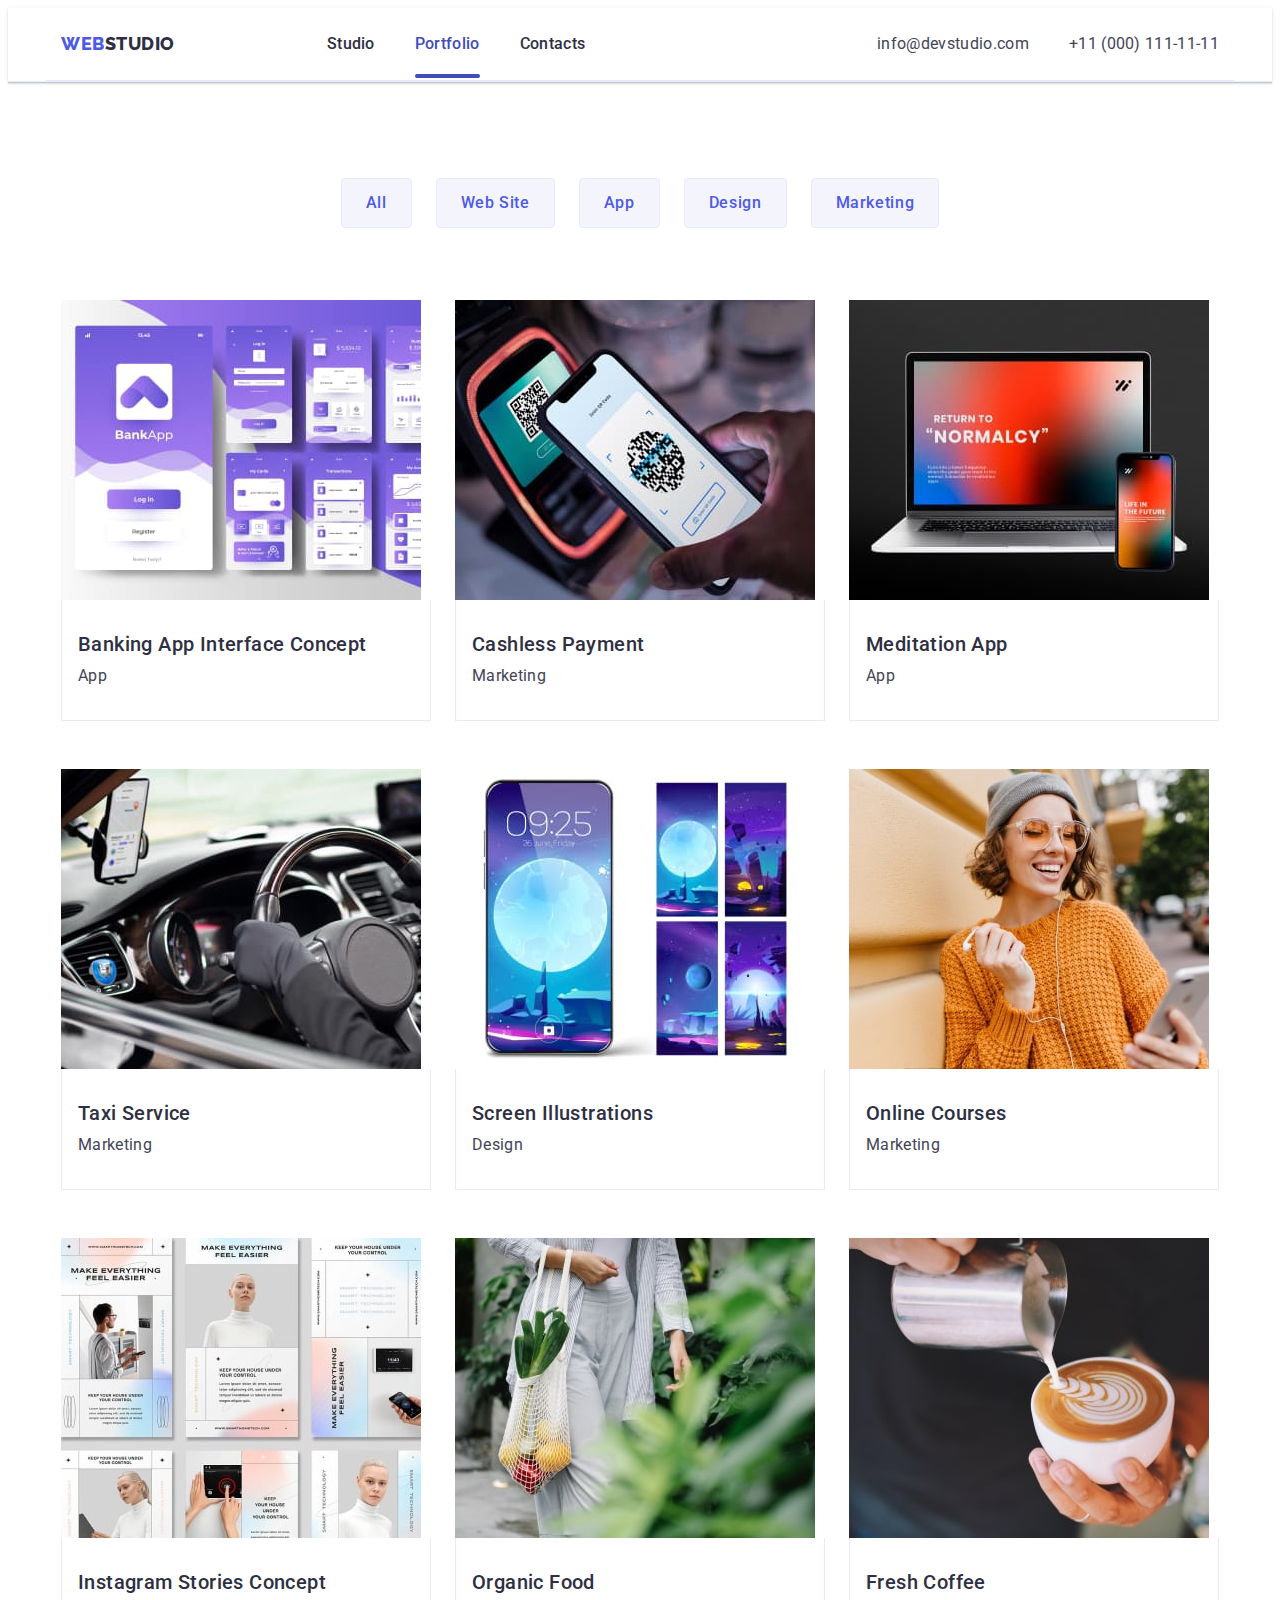
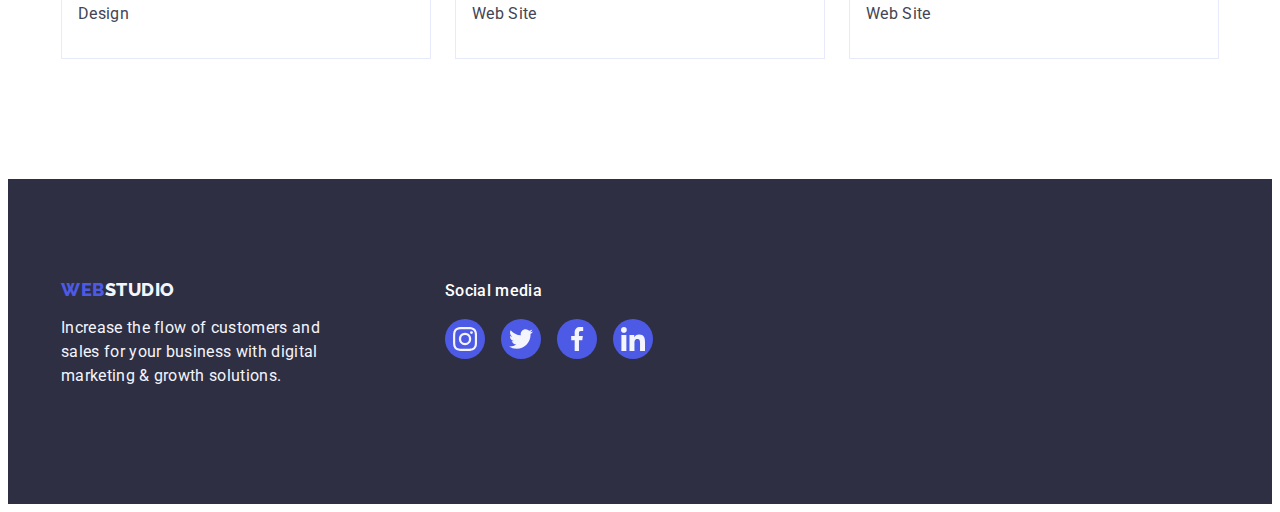
==== portfolio.html @ 76520626 "add form to modal" ====
<!DOCTYPE html>
<html lang="en">
  <head>
    <meta charset="UTF-8" />
    <meta name="viewport" content="width=device-width, initial-scale=1.0" />
    <title>Portfolio</title>
    <link rel="preconnect" href="https://fonts.googleapis.com" />
    <link rel="preconnect" href="https://fonts.gstatic.com" crossorigin />
    <link
      href="https://fonts.googleapis.com/css2?family=Raleway:wght@800&family=Roboto:wght@400;500;700&display=swap"
      rel="stylesheet"
    />
    <link
      rel="stylesheet"
      href="https://cdnjs.cloudflare.com/ajax/libs/modern-normalize/2.0.0/modern-normalize.min.css"
      integrity="sha512-4xo8blKMVCiXpTaLzQSLSw3KFOVPWhm/TRtuPVc4WG6kUgjH6J03IBuG7JZPkcWMxJ5huwaBpOpnwYElP/m6wg=="
      crossorigin="anonymous"
      referrerpolicy="no-referrer"
    />
    <link rel="stylesheet" href="./css/styles.css" />
  </head>
  <body>
    <header class="header">
      <div class="container header-container">
        <nav class="nav">
          <a class="header-logo logo link" href="./index.html"
            >Web<span>Studio</span></a
          >
          <ul class="header-nav-list list">
            <li class="header-nav-item">
              <a class="header-nav-link header-link link" href="./index.html"
                >Studio</a
              >
            </li>
            <li class="header-nav-item">
              <a
                class="header-nav-link header-link link current"
                href="./portfolio.html"
                >Portfolio</a
              >
            </li>
            <li class="header-nav-item">
              <a class="header-nav-link header-link link" href="">Contacts</a>
            </li>
          </ul>
        </nav>
        <address class="header-address">
          <ul class="header-address-list list">
            <li class="header-address-item">
              <a
                class="header-address-link header-link link"
                href="mailto:info@devstudio.com"
                >info@devstudio.com</a
              >
            </li>
            <li class="header-address-item">
              <a
                class="header-address-link header-link link"
                href="tel:+110001111111"
                >+11 (000) 111-11-11</a
              >
            </li>
          </ul>
        </address>
      </div>
    </header>
    <main>
      <section class="portfolio">
        <div class="container portfolio-container">
          <h1 class="portfolio-title section-title visually-hidden">
            Portfolio
          </h1>
          <ul class="portfolio-filter list standard-list">
            <li class="portfolio-filter-item">
              <button class="portfolio-filter-btn btn btn-light" type="button">
                All
              </button>
            </li>
            <li class="portfolio-filter-item">
              <button class="portfolio-filter-btn btn btn-light" type="button">
                Web Site
              </button>
            </li>
            <li class="portfolio-filter-item">
              <button class="portfolio-filter-btn btn btn-light" type="button">
                App
              </button>
            </li>
            <li class="portfolio-filter-item">
              <button class="portfolio-filter-btn btn btn-light" type="button">
                Design
              </button>
            </li>
            <li class="portfolio-filter-item">
              <button class="portfolio-filter-btn btn btn-light" type="button">
                Marketing
              </button>
            </li>
          </ul>
          <ul class="portfolio-showcase list">
            <li class="portfolio-showcase-item">
              <a href="#" class="portfolio-showcase-link link">
                <div class="portfolio-image-container">
                  <img
                    class="portfolio-showcase-image"
                    src="./images/portfolio/banking_app.jpg"
                    alt="Application pages"
                    width="360"
                    height="300"
                  />
                  <p class="portfolio-overlay item-text">
                    14 Stylish and User-Friendly App Design Concepts · Task
                    Manager App · Calorie Tracker App · Exotic Fruit Ecommerce
                    App · Cloud Storage App
                  </p>
                </div>
                <div class="showcase-item-content">
                  <h2 class="portfolio-showcase-subtitle section-subtitle">
                    Banking App Interface Concept
                  </h2>
                  <p class="portfolio-showcase-text item-text">App</p>
                </div>
              </a>
            </li>
            <li class="portfolio-showcase-item">
              <a href="#" class="portfolio-showcase-link link">
                <div class="portfolio-image-container">
                  <img
                    class="portfolio-showcase-image"
                    src="./images/portfolio/payment.jpg"
                    alt="Payment with cellpone"
                    width="360"
                    height="300"
                  />
                  <p class="portfolio-overlay item-text">
                    14 Stylish and User-Friendly App Design Concepts · Task
                    Manager App · Calorie Tracker App · Exotic Fruit Ecommerce
                    App · Cloud Storage App
                  </p>
                </div>
                <div class="showcase-item-content">
                  <h2 class="portfolio-showcase-subtitle section-subtitle">
                    Cashless Payment
                  </h2>
                  <p class="portfolio-showcase-text item-text">Marketing</p>
                </div>
              </a>
            </li>
            <li class="portfolio-showcase-item">
              <a href="#" class="portfolio-showcase-link link">
                <div class="portfolio-image-container">
                  <img
                    class="portfolio-showcase-image"
                    src="./images/portfolio/mediation_app.jpg"
                    alt="Laptop and cellpone with application"
                    width="360"
                    height="300"
                  />
                  <p class="portfolio-overlay item-text">
                    14 Stylish and User-Friendly App Design Concepts · Task
                    Manager App · Calorie Tracker App · Exotic Fruit Ecommerce
                    App · Cloud Storage App
                  </p>
                </div>
                <div class="showcase-item-content">
                  <h2 class="portfolio-showcase-subtitle section-subtitle">
                    Meditation App
                  </h2>
                  <p class="portfolio-showcase-text item-text">App</p>
                </div>
              </a>
            </li>
            <li class="portfolio-showcase-item">
              <a href="#" class="portfolio-showcase-link link">
                <div class="portfolio-image-container">
                  <img
                    class="portfolio-showcase-image"
                    src="./images/portfolio/taxi_service.jpg"
                    alt="Car interior with driver"
                    width="360"
                    height="300"
                  />
                  <p class="portfolio-overlay item-text">
                    14 Stylish and User-Friendly App Design Concepts · Task
                    Manager App · Calorie Tracker App · Exotic Fruit Ecommerce
                    App · Cloud Storage App
                  </p>
                </div>
                <div class="showcase-item-content">
                  <h2 class="portfolio-showcase-subtitle section-subtitle">
                    Taxi Service
                  </h2>
                  <p class="portfolio-showcase-text item-text">Marketing</p>
                </div>
              </a>
            </li>
            <li class="portfolio-showcase-item">
              <a href="#" class="portfolio-showcase-link link">
                <div class="portfolio-image-container">
                  <img
                    class="portfolio-showcase-image"
                    src="./images/portfolio/illustrations.jpg"
                    alt="Application screenshots"
                    width="360"
                    height="300"
                  />
                  <p class="portfolio-overlay item-text">
                    14 Stylish and User-Friendly App Design Concepts · Task
                    Manager App · Calorie Tracker App · Exotic Fruit Ecommerce
                    App · Cloud Storage App
                  </p>
                </div>
                <div class="showcase-item-content">
                  <h2 class="portfolio-showcase-subtitle section-subtitle">
                    Screen Illustrations
                  </h2>
                  <p class="portfolio-showcase-text item-text">Design</p>
                </div>
              </a>
            </li>
            <li class="portfolio-showcase-item">
              <a href="#" class="portfolio-showcase-link link">
                <div class="portfolio-image-container">
                  <img
                    class="portfolio-showcase-image"
                    src="./images/portfolio/courses.jpg"
                    alt="Girl smiling with phone"
                    width="360"
                    height="300"
                  />
                  <p class="portfolio-overlay item-text">
                    14 Stylish and User-Friendly App Design Concepts · Task
                    Manager App · Calorie Tracker App · Exotic Fruit Ecommerce
                    App · Cloud Storage App
                  </p>
                </div>
                <div class="showcase-item-content">
                  <h2 class="portfolio-showcase-subtitle section-subtitle">
                    Online Courses
                  </h2>
                  <p class="portfolio-showcase-text item-text">Marketing</p>
                </div>
              </a>
            </li>
            <li class="portfolio-showcase-item">
              <a href="#" class="portfolio-showcase-link link">
                <div class="portfolio-image-container">
                  <img
                    class="portfolio-showcase-image"
                    src="./images/portfolio/instagam.jpg"
                    alt="Instagram pages examples"
                    width="360"
                    height="300"
                  />
                  <p class="portfolio-overlay item-text">
                    14 Stylish and User-Friendly App Design Concepts · Task
                    Manager App · Calorie Tracker App · Exotic Fruit Ecommerce
                    App · Cloud Storage App
                  </p>
                </div>
                <div class="showcase-item-content">
                  <h2 class="portfolio-showcase-subtitle section-subtitle">
                    Instagram Stories Concept
                  </h2>
                  <p class="portfolio-showcase-text item-text">Design</p>
                </div>
              </a>
            </li>
            <li class="portfolio-showcase-item">
              <a href="#" class="portfolio-showcase-link link">
                <div class="portfolio-image-container">
                  <img
                    class="portfolio-showcase-image"
                    src="./images/portfolio/organic_food.jpg"
                    alt="Person with fruits in the bag"
                    width="360"
                    height="300"
                  />
                  <p class="portfolio-overlay item-text">
                    14 Stylish and User-Friendly App Design Concepts · Task
                    Manager App · Calorie Tracker App · Exotic Fruit Ecommerce
                    App · Cloud Storage App
                  </p>
                </div>
                <div class="showcase-item-content">
                  <h2 class="portfolio-showcase-subtitle section-subtitle">
                    Organic Food
                  </h2>
                  <p class="portfolio-showcase-text item-text">Web Site</p>
                </div>
              </a>
            </li>
            <li class="portfolio-showcase-item">
              <a href="#" class="portfolio-showcase-link link">
                <div class="portfolio-image-container">
                  <img
                    class="portfolio-showcase-image"
                    src="./images/portfolio/coffee.jpg"
                    alt="Coffee making process"
                    width="360"
                    height="300"
                  />
                  <p class="portfolio-overlay item-text">
                    14 Stylish and User-Friendly App Design Concepts · Task
                    Manager App · Calorie Tracker App · Exotic Fruit Ecommerce
                    App · Cloud Storage App
                  </p>
                </div>
                <div class="showcase-item-content">
                  <h2 class="portfolio-showcase-subtitle section-subtitle">
                    Fresh Coffee
                  </h2>
                  <p class="portfolio-showcase-text item-text">Web Site</p>
                </div>
              </a>
            </li>
          </ul>
        </div>
      </section>
    </main>
    <footer class="footer">
      <div class="container footer-container">
        <div class="logo-text-container">
          <a class="footer-logo logo link" href="./index.html"
            >Web<span class="footer-logo-span">Studio</span></a
          >
          <p class="footer-text item-text">
            Increase the flow of customers and sales for your business with
            digital marketing & growth solutions.
          </p>
        </div>
        <div class="footer-socials-container">
          <p class="footer-socials-text item-text">Social media</p>
          <ul class="socials-list footer-socials-list">
            <li class="socials-link-item footer-socials-item">
              <a href="#" class="footer-socials-link socials-link link">
                <svg class="socials-icon" width="24" height="24">
                  <use href="./images/icons.svg#icon-instagram"></use></svg
              ></a>
            </li>
            <li class="socials-link-item footer-socials-item">
              <a href="#" class="footer-socials-link socials-link link">
                <svg class="socials-icon" width="24" height="24">
                  <use href="./images/icons.svg#icon-twitter"></use></svg
              ></a>
            </li>
            <li class="socials-link-item footer-socials-item">
              <a href="#" class="footer-socials-link socials-link link">
                <svg class="socials-icon" width="24" height="24">
                  <use href="./images/icons.svg#icon-facebook"></use></svg
              ></a>
            </li>
            <li class="socials-link-item footer-socials-item">
              <a href="#" class="footer-socials-link socials-link link">
                <svg class="socials-icon" width="24" height="24">
                  <use href="./images/icons.svg#icon-linkedin"></use>
                </svg>
              </a>
            </li>
          </ul>
        </div>
      </div>
    </footer>
  </body>
</html>
---- css/styles.css ----
:root {
  font-family: "Roboto", sans-serif;
  --white: #FFFFFF;
  --iris: #4D5AE5;
  --navyblue: #2E2F42;
  --navyblue-modal: rgba(46, 47, 66, 0.40);
  --slate: #434455;
  --lightslate: #8E8F99;
  --cornflower: #E7E9FC;
  --cloud: #F4F4FD;
  --ocean: #404BBF;
  --green: #31D0AA;
  color: var(--slate);

}

p,
h1,
h2,
h3,
h4,
h5,
h6 {
  margin-top: 0;
  margin-bottom: 0;
}

ul, 
ol {
  margin-top: 0;
  margin-bottom: 0;
  padding-left: 0;
  list-style-type: none;
}

img {
  display: block;
}

.body {
  background-color: var(--white);
}

/* general styles */
.container {
  width: 1158px;
  max-width: 1470px;
  padding: 0 15px;
  margin: 0 auto;
}

.link {
  text-decoration: none;
}

.list {
  list-style: none;
}

.section-title {
  color: var(--navyblue);
  text-align: center;
  font-size: 36px;
  font-style: normal;
  font-weight: 700;
  line-height: 1.11;
  letter-spacing: 0.02em;
  text-transform: capitalize;
}

.section-subtitle {
  color: var(--navyblue);
  font-size: 20px;
  font-style: normal;
  font-weight: 500;
  line-height: 1.2;
  letter-spacing: 0.02em;
}

.item-text {
  color: var(--slate);
  font-size: 16px;
  font-style: normal;
  font-weight: 400;
  line-height: 1.5;
  letter-spacing: 0.02em;
}

.btn {
  cursor: pointer;
  font-family: inherit;
  font-size: 16px;
  font-style: normal;
  font-weight: 500;
  line-height: 1.5;
  letter-spacing: 0.04em;
  border-radius: 4px;
  transition: background-color 250ms cubic-bezier(0.4, 0, 0.2, 1);
}

.btn-primary {
  background: var(--iris);
  color: var(--white);
  box-shadow: 0px 4px 4px 0px rgba(0, 0, 0, 0.15);
}

.btn-light {
  background: var(--cloud);
  color: var(--iris);
  border: 1px solid var(--cornflower);
}

.btn:hover,
.btn:focus {
  background: var(--ocean);
  color: var(--white);
  border: 1px solid transparent;
}

.standard-list {
  display: flex;
  gap: 24px;
}

/* header */
.header {
  border-bottom: 1px solid var(--cornflower);
  box-shadow: 0px 1px 6px 0px rgba(46, 47, 66, 0.08), 0px 1px 1px 0px rgba(46, 47, 66, 0.16), 0px 2px 1px 0px rgba(46, 47, 66, 0.08);
}

.header-container {
  display: flex;
  border-bottom: 1px solid var(--cornflower);
}

.logo {
  color: var(--iris);
  margin-right: 76px;
  font-size: 18px;
  font-family: "Raleway", sans-serif;
  font-style: normal;
  font-weight: 800;
  line-height: 1.17;
  letter-spacing: 0.03em;
  text-transform: uppercase;
}

.header-logo span {
  color: var(--navyblue);
}

.nav {
  display:flex;
  flex-grow: 1;
  align-items: center;
  gap: 76px;
}

.header-nav-list {
  display: flex;
  gap: 40px;
}

.header-nav-item {
  padding: 24px 0;
  position: relative;
}

.link.current {
  position: relative;
  color: var(--ocean);
}

.current::after {
  content: '';
  width: 100%;
  height: 4px;
  border-radius: 2px;
  background: var(--ocean);
  position: absolute;
  left: 0;
  bottom: -1px;
}

.header-address {
  font-style: normal;
  padding: 24px 0;
}

.header-address-list {
  display: flex;
  gap: 40px;
}

.header-link {
  color: var(--navyblue);
  font-size: 16px;
  font-style: normal;
  font-weight: 500;
  line-height: 1.5;
  letter-spacing: 0.02em;
  padding: 24px 0;
  transition: color 250ms cubic-bezier(0.4, 0, 0.2, 1);
}

.header-address-link {
  color: var(--slate);
  font-size: 16px;
  font-style: normal;
  font-weight: 400;
  line-height: 1.5;
  letter-spacing: 0.02em;
}

.header-link:hover,
.header-link:focus {
  color: var(--ocean);
}

/* hero section */
.hero {
  max-width: 1440px;
  background: var(--navyblue);
  padding: 188px 0;
  background-image: linear-gradient(rgba(46, 47, 66, 0.70), rgba(46, 47, 66, 0.70)),
  url(../images/hero/people-office.jpg);
  background-repeat: no-repeat;
  background-position: center;
  background-size: cover;
  margin: 0 auto;
}

.hero-container {
  display: flex;
  flex-direction: column;
  gap: 48px;
  align-items: center;
  height: 100%;
}

.hero-title {
  color: var(--white);
  max-width: 496px;
  text-align: center;
  font-size: 56px;
  font-style: normal;
  font-weight: 700;
  line-height: 1.07;
  letter-spacing: 0.02em;
}

.hero-btn {
  padding: 16px 32px;
  min-width: 169px;
  height: 56px;
  border: none;
}

/* principles section */
.principles {
  padding: 120px 0;
}

.visually-hidden {
  position: absolute;
  width: 1px;
  height: 1px;
  margin: -1px;
  border: 0;
  padding: 0;
  
  white-space: nowrap;
  clip-path: inset(100%);
  clip: rect(0 0 0 0);
  overflow: hidden;
}

.principles-subtitle {
  margin: 8px 0;
}

.principles-list-item {
  width: calc((100% - 72px) / 4);
}

.principles-list-item .image-container {
  width: 264px;
  height: 112px;
  flex-shrink: 0;
  border-radius: 4px;
  background: var(--cloud);
  display: flex;
  justify-content: center;
  align-items: center;
  margin-bottom: 8px;
}

/* services section */
.services {
  padding: 120px 0;
}

.services-title {
  margin-bottom: 72px;
}

.services-list-item {
  width: calc((100% - 48px) / 3);
}
/* team section */
.team {
  background-color: var(--cloud);
  padding: 120px 0;
}

.team-title {
  margin: 72px 0;
}

.team-list-item {
  background: var(--white);
  width: calc((100% - 72px) / 4);
  text-align: center;
  border-radius: 0px 0px 4px 4px;
  box-shadow: 0px 2px 1px 0px rgba(46, 47, 66, 0.08), 0px 1px 1px 0px rgba(46, 47, 66, 0.16), 0px 1px 6px 0px rgba(46, 47, 66, 0.08);
}

.team-item-content {
  padding: 32px 0;
  width: 232px;
  margin: 0 auto;
}

.team-subtitle {
  text-align: center;
  margin-bottom: 8px;
}

.team-list-text {
  text-align: center;
  margin-bottom: 8px;
}

.socials-list {
  display: flex;
  justify-content: center;
  align-items: center;
  gap: 24px;
}

.socials-link-item {
  line-height: 0;
}

.socials-link-item {
  width: 40px;
  height: 40px;
  flex-shrink: 0;
  display: flex;
  justify-content: center;
  align-items: center;
}

/* .socials-link-item:hover .socials-link {
background-color: var(--ocean);
} */

.socials-link {
  width: 100%;
  height: 100%;
  display: flex;
  justify-content: center;
  align-items: center;
  background-color: var(--iris);
  border-radius: 50%;
  transition: background-color 250ms cubic-bezier(0.4, 0, 0.2, 1);;
}

.team-socials-link:is(:focus, :hover) {
  background-color: var(--ocean);
}

.socials-icon {
  fill: var(--cloud);
}

/* Customers section */
.customers {
  padding: 120px 0;
}

.customers-title {
  margin-bottom: 72px;
}

.customers-list {
  display: flex;
  gap: 24px;
}

.customers-item {
  width: calc((100% - 120px) / 6);
  height: 88px;
  flex-shrink: 0;
}

.customers-item-link {
  width: 100%;
  height: 100%;
  display: flex;
  color: var(--lightslate);
  justify-content: center;
  align-items: center;
  
  border: 1px solid var(--lightslate);
  border-radius: 4px;
  transition:  border-color 250ms cubic-bezier(0.4, 0, 0.2, 1), color 250ms cubic-bezier(0.4, 0, 0.2, 1);
}

.customers-item-link:is(:focus, :hover) {
  border-color: var(--ocean);
  color: var(--ocean)
}

.customers-svg {
  fill: currentColor;
  flex-shrink: 0;
}

/* footer */
.footer {
  background: var(--navyblue);
  padding: 100px 0;
}
.footer-container {
  display: flex;
  align-items: baseline;
}

.logo-text-container {
  margin-right: 120px;
}

.footer-logo span, 
.footer-text {
  color: var(--cloud);
}

.footer-text {
  max-width: 264px;
  margin-bottom: 16px;
}

.footer-logo {
  display: inline-block;
  margin-bottom: 16px;
}

.footer-socials-text {
  color: var(--white);
  font-weight: 500;
  margin-bottom: 16px;
}

.footer-socials-list {
  gap: 16px;
  margin-top: 16px;

}

.footer-socials-item {
  width: 40px;
  height: 40px;
}

.footer-socials-link:is(:hover, :focus) {
  background-color: var(--green);
}



/* portfolio */
.portfolio {
  padding-top: 96px; 
  padding-bottom: 120px;
}

.portfolio-filter-btn {
  padding: 12px 24px;
  transition: color 250ms cubic-bezier(0.4, 0, 0.2, 1), background-color 250ms cubic-bezier(0.4, 0, 0.2, 1), border-color 250ms cubic-bezier(0.4, 0, 0.2, 1), box-shadow 250ms cubic-bezier(0.4, 0, 0.2, 1);
}

.portfolio-filter-btn:is(:hover, :focus) {
  box-shadow: 0px 3px 1px rgba(0, 0, 0, 0.1), 0px 2px 1px rgba(0, 0, 0, 0.08), 0px 2px 2px rgba(0, 0, 0, 0.12);
}

.portfolio-filter {
  justify-content: center;
  margin-bottom: 72px;
}

.portfolio-showcase {
  display: flex;
  flex-wrap: wrap;
  row-gap: 48px;
  column-gap: 24px;
}

.showcase-item-content {
  padding: 32px 16px;
  border: 1px solid #e7e9fc;
  border-top: none;
}

.portfolio-showcase-item {
  width: calc((100% - 48px) / 3);
}

.portfolio-showcase-link {
  display: block;
  transition: box-shadow 250ms cubic-bezier(0.4, 0, 0.2, 1); 
}

.portfolio-showcase-link:is(:hover, :focus) {
  box-shadow: 0px 1px 6px rgba(46, 47, 66, 0.08), 0px 1px 1px rgba(46, 47, 66, 0.16), 0px 2px 1px rgba(46, 47, 66, 0.08); 
}

.portfolio-showcase-link:is(:hover, :focus) .portfolio-overlay {
  transform: translateY(0);
}

.portfolio-image-container {
  position: relative;
  overflow: hidden;
}

.portfolio-overlay {
  position: absolute;
  top: 0;
  left: 0;
  width: 100%;
  height: 100%;
  background-color: var(--iris);
  padding: 40px 32px;
  color: var(--cloud);
  transform: translatey(100%);
  transition: transform 250ms cubic-bezier(0.4, 0, 0.2, 1);
}

/* .portfolio-image-container:is(:hover, :focus) 
.portfolio-overlay {
  transform: translateY(0);
} */

.portfolio-showcase-subtitle {
  margin-bottom: 8px;
}

/* modal-overlay */

.backdrop {
  position: fixed;
  top: 0;
  width: 100%;
  height: 100vh;
  background: var(--navyblue-modal);
  transition: opacity 250ms cubic-bezier(0.4, 0, 0.2, 1), visibility 250ms cubic-bezier(0.4, 0, 0.2, 1);
}

.modal {
  position:absolute;
  top: 50%;
  left: 50%;
  transform: translate(-50%, -50%);

  width: 408px;
  min-height: 584px;
  padding: 24px;
  flex-shrink: 0;

  border-radius: 4px;
  background: var(--dairy, #FCFCFC);
  box-shadow: 0px 2px 1px 0px rgba(0, 0, 0, 0.20), 0px 1px 3px 0px rgba(0, 0, 0, 0.12), 0px 1px 1px 0px rgba(0, 0, 0, 0.14);
  transition: transform 250ms cubic-bezier(0.4, 0, 0.2, 1);
}

.modal-close-btn {
  width: 24px;
  height: 24px;
  margin-right: 0;
  margin-left: auto;
  flex-shrink: 0;
  border-radius: 50%;
  display: flex;
  justify-content: center;
  align-items: center;
  background-color: var(--cornflower);
  border: 1px solid rgba(0, 0, 0, 0.1);
  padding: 0;
  cursor: pointer;
  transition: background-color 250ms cubic-bezier(0.4, 0, 0.2, 1), border 250ms cubic-bezier(0.4, 0, 0.2, 1);
}

.modal-close-btn:is(:hover,:focus) {
  background-color: var(--ocean);
  border: none;
}

.modal-close-btn:is(:hover,:focus) .modal-close-icon {
  fill: var(--white);
}

.modal-close-icon {
  fill: var(--navyblue);
  transition: fill 250ms cubic-bezier(0.4, 0, 0.2, 1);
}

.is-hidden {
  opacity: 0;
  visibility: hidden;
  pointer-events: none;
}

.modal-title {
  margin-top: 24px;
  margin-bottom: 16px;
  text-align: center;
  font-weight: 500;
}

.modal-form {
  /* display: block; */
}

.input-label {
  color: var(--lightslate, #8E8F99);

  /* Small Text */
  font-size: 12px;
  font-style: normal;
  font-weight: 400;
  line-height: 1.17; /* 116.667% */
  letter-spacing: 0.04em;
  margin-top: 8px;
  margin-bottom: 4px;
}

.modal-input {
  width: 100%;
  height: 40px;
  border-radius: 4px;
  border: 1px solid var(--navyblue-modal);
  outline: transparent;
  background-color: transparent;
  padding: 10px 10px 10px 16px;
  transition: border-color 250ms cubic-bezier(0.4, 0, 0.2, 1);
}

.modal-input:focus {
  border-color: var(--iris);
}

.modal-input:focus + svg {
  fill: var(--iris);
}
/* .modal-input[type="text"]::after {
  content: "";
  width: 1.25px;
  height: 18px;
  background-color: #2E2F42;
} */

.modal-input.modal-textarea {
  height: 120px;
}

.modal-input.checkbox {
  margin-top: 16px;
  width: 16px;
  height: 16px;
}

.modal-span {
  color: var(--iris);
}

.input-container {
  position: relative;
}
.input-label {

}
.modal-input {
}
.input-icon {
position: absolute;
top: 29px;
left: 16px;
transition: fill 250ms cubic-bezier(0.4, 0, 0.2, 1);
}

.send-button {

}
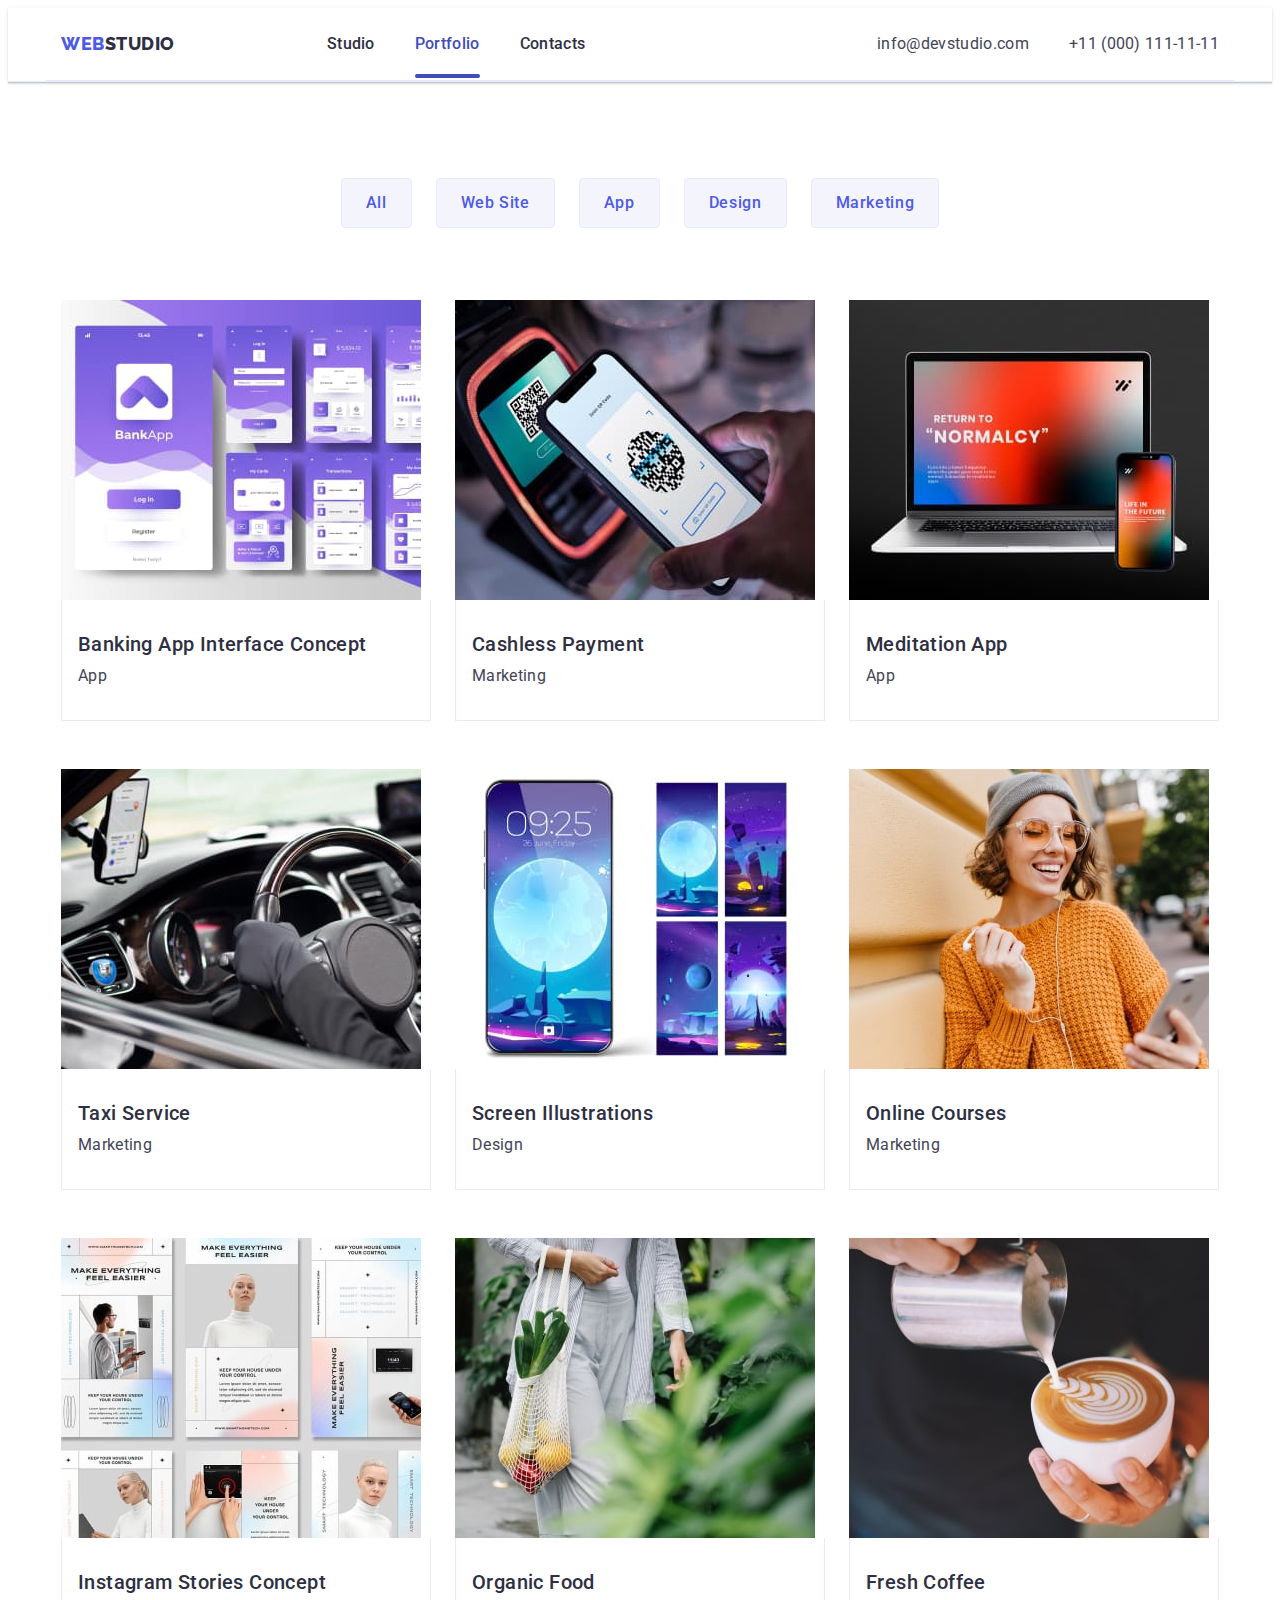
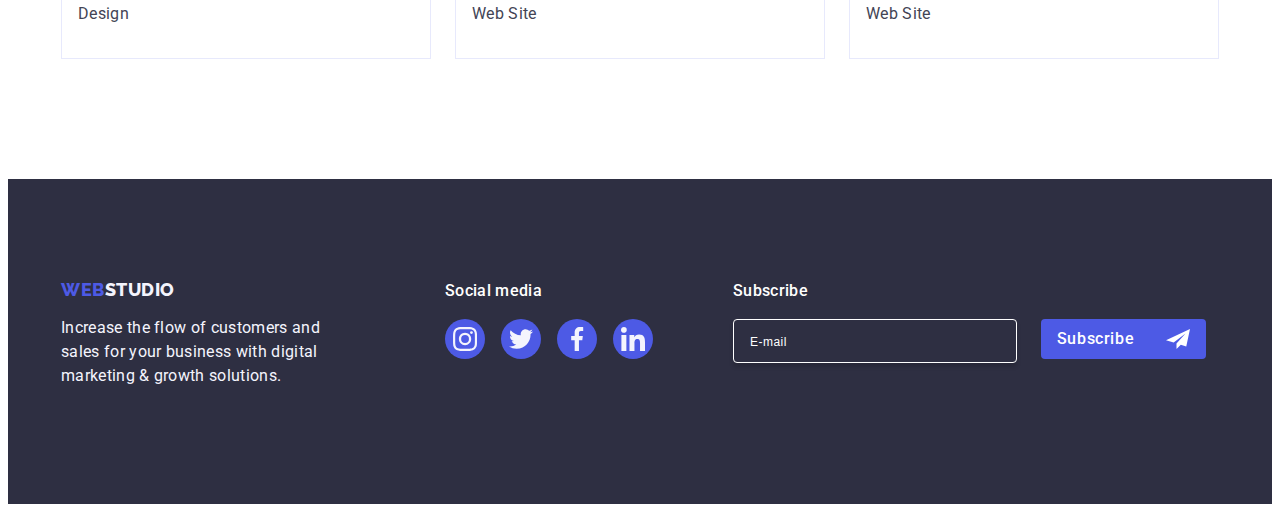
==== commit 42232a6f: "fix bugs due to tests" ====
--- a/portfolio.html
+++ b/portfolio.html
@@ -330,7 +330,7 @@
           </p>
         </div>
         <div class="footer-socials-container">
-          <p class="footer-socials-text item-text">Social media</p>
+          <p class="footer-subtitle-text item-text">Social media</p>
           <ul class="socials-list footer-socials-list">
             <li class="socials-link-item footer-socials-item">
               <a href="#" class="footer-socials-link socials-link link">
@@ -359,6 +359,19 @@
             </li>
           </ul>
         </div>
+        <div class="subscription-container">
+          <p class="footer-subtitle-text item-text">Subscribe</p>
+          <form class="footer-form">
+            <label class="footer-form-label">
+              <input type="email" class="footer-input" placeholder="E-mail" />
+            </label>
+            <button class="footer-subscribe-btn btn btn-primary">
+              Subscribe<svg class="footer-form-svg" width="24" height="24">
+                <use href="./images/icons.svg#icon-frame"></use>
+              </svg>
+            </button>
+          </form>
+        </div>
       </div>
     </footer>
   </body>
--- a/css/styles.css
+++ b/css/styles.css
@@ -122,6 +122,13 @@
   gap: 24px;
 }
 
+.standard-btn {
+  padding: 16px 32px;
+  min-width: 169px;
+  height: 56px;
+  border: none;
+}
+
 /* header */
 .header {
   border-bottom: 1px solid var(--cornflower);
@@ -247,13 +254,6 @@
   font-weight: 700;
   line-height: 1.07;
   letter-spacing: 0.02em;
-}
-
-.hero-btn {
-  padding: 16px 32px;
-  min-width: 169px;
-  height: 56px;
-  border: none;
 }
 
 /* principles section */
@@ -307,6 +307,7 @@
 .services-list-item {
   width: calc((100% - 48px) / 3);
 }
+
 /* team section */
 .team {
   background-color: var(--cloud);
@@ -361,10 +362,6 @@
   align-items: center;
 }
 
-/* .socials-link-item:hover .socials-link {
-background-color: var(--ocean);
-} */
-
 .socials-link {
   width: 100%;
   height: 100%;
@@ -456,7 +453,11 @@
   margin-bottom: 16px;
 }
 
-.footer-socials-text {
+.footer-socials-container {
+  margin-right: 80px;
+}
+
+.footer-subtitle-text {
   color: var(--white);
   font-weight: 500;
   margin-bottom: 16px;
@@ -465,7 +466,6 @@
 .footer-socials-list {
   gap: 16px;
   margin-top: 16px;
-
 }
 
 .footer-socials-item {
@@ -477,7 +477,46 @@
   background-color: var(--green);
 }
 
-
+.footer-form {
+  display: flex;
+  gap: 24px;
+
+}
+.footer-input {
+  min-width: 264px;
+  height: 40px;
+  background-color: transparent;
+  color: var(--white);
+  outline: none;
+  border-radius: 4px;
+  border: 1px solid var(--white);
+  box-shadow: 0px 4px 4px 0px rgba(0, 0, 0, 0.15);
+  padding-left: 16px;
+}
+
+.footer-input::placeholder {
+  color: var(--white, #FFF);
+  font-size: 12px;
+  font-style: normal;
+  font-weight: 400;
+  line-height: 2; /* 200% */
+  letter-spacing: 0.04em;
+}
+.footer-subscribe-btn {
+  min-width: 165px;
+  height: 40px;
+  display: flex;
+  justify-content: center;
+  align-items: center;
+  gap: 16px;
+  box-shadow: none;
+  border: none;
+}
+
+.footer-form-svg {
+  fill: var(--white);
+  margin-left: 16px;
+}
 
 /* portfolio */
 .portfolio {
@@ -547,11 +586,6 @@
   transition: transform 250ms cubic-bezier(0.4, 0, 0.2, 1);
 }
 
-/* .portfolio-image-container:is(:hover, :focus) 
-.portfolio-overlay {
-  transform: translateY(0);
-} */
-
 .portfolio-showcase-subtitle {
   margin-bottom: 8px;
 }
@@ -628,31 +662,25 @@
   font-weight: 500;
 }
 
-.modal-form {
-  /* display: block; */
-}
-
 .input-label {
   color: var(--lightslate, #8E8F99);
-
   /* Small Text */
   font-size: 12px;
   font-style: normal;
   font-weight: 400;
   line-height: 1.17; /* 116.667% */
   letter-spacing: 0.04em;
-  margin-top: 8px;
-  margin-bottom: 4px;
 }
 
 .modal-input {
   width: 100%;
   height: 40px;
+  margin-top: 4px;
   border-radius: 4px;
   border: 1px solid var(--navyblue-modal);
   outline: transparent;
   background-color: transparent;
-  padding: 10px 10px 10px 16px;
+  padding-left: 40px;
   transition: border-color 250ms cubic-bezier(0.4, 0, 0.2, 1);
 }
 
@@ -663,42 +691,83 @@
 .modal-input:focus + svg {
   fill: var(--iris);
 }
-/* .modal-input[type="text"]::after {
+
+.input-container {
+  margin-top: 8px;
+  position: relative;
+}
+
+.standard-input::after {
   content: "";
+  position: absolute;
+  top: 33px;
+  left: 38px;
   width: 1.25px;
   height: 18px;
-  background-color: #2E2F42;
-} */
+  background: #2E2F42;
+}
 
 .modal-input.modal-textarea {
   height: 120px;
+  resize: none;
+  padding-left: 18px;
 }
 
 .modal-input.checkbox {
-  margin-top: 16px;
+  display: inline-block;
   width: 16px;
   height: 16px;
-}
-
-.modal-span {
-  color: var(--iris);
-}
-
-.input-container {
-  position: relative;
-}
-.input-label {
-
-}
-.modal-input {
-}
+  border-radius: 2px;
+  border: 1px solid var(--navyblue-modal);
+}
+
 .input-icon {
 position: absolute;
-top: 29px;
+top:33px;
 left: 16px;
 transition: fill 250ms cubic-bezier(0.4, 0, 0.2, 1);
 }
 
-.send-button {
-
-}+.privacy-link {
+  color: var(--iris);
+  text-decoration: underline;
+}
+
+.input-container.checkbox-container {
+  margin-top: 16px;
+  margin-bottom: 24px;
+  padding: 0;
+}
+
+.checkbox-label {
+  position:relative;
+  display: flex;
+  justify-content: flex-start;
+  align-items: flex-end;
+  gap: 8px;
+}
+
+.checkbox-label span {
+  display: inline-block;
+  width: 16px;
+  height: 16px;
+  border-radius: 2px;
+  border: 1px solid var(--navyblue-modal);
+}
+
+.checkbox-icon {
+  position: absolute;
+  top: 50%;
+  transform: translateY(-50%);
+  fill: transparent;
+  border-radius: 2px;
+}
+
+.checkbox:checked + .checkbox-label .checkbox-icon {
+  background-color: var(--ocean);
+  fill: var(--white);
+}
+
+.modal-btn-container {
+  text-align: center;
+}
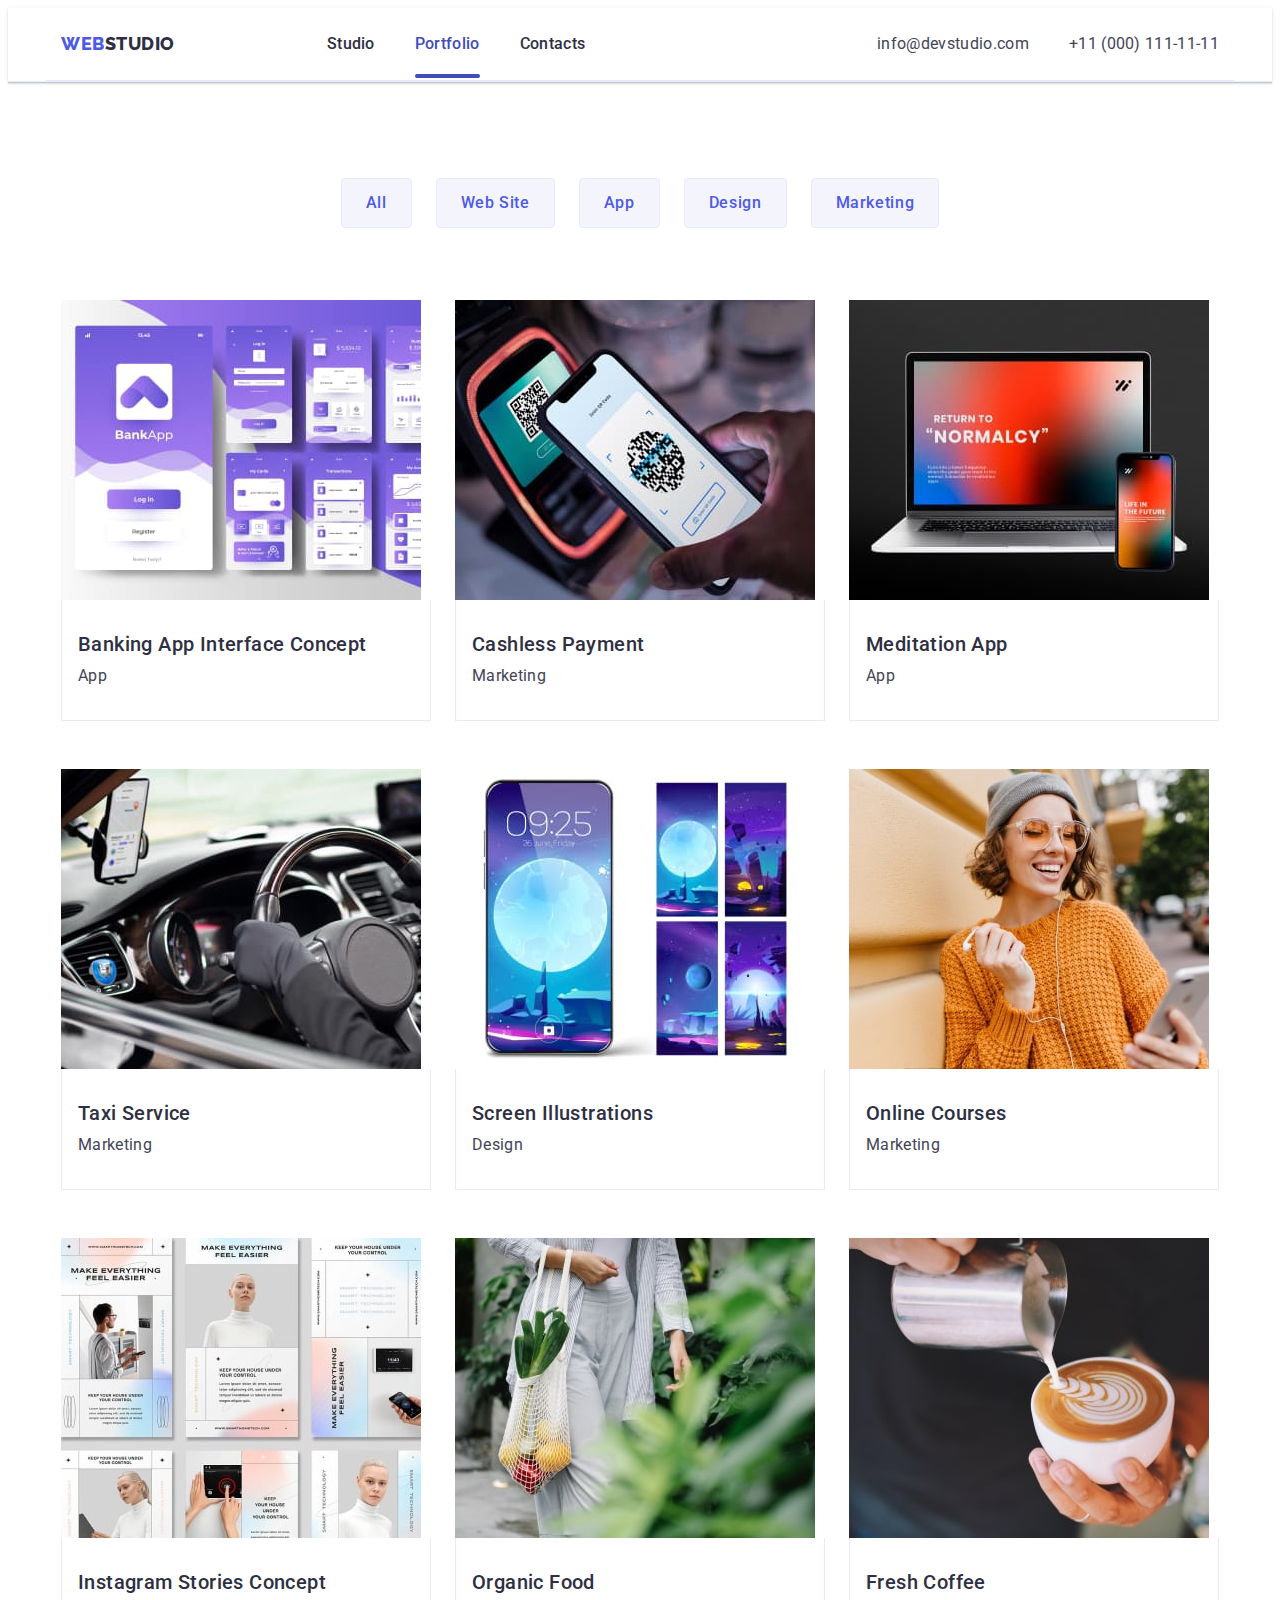
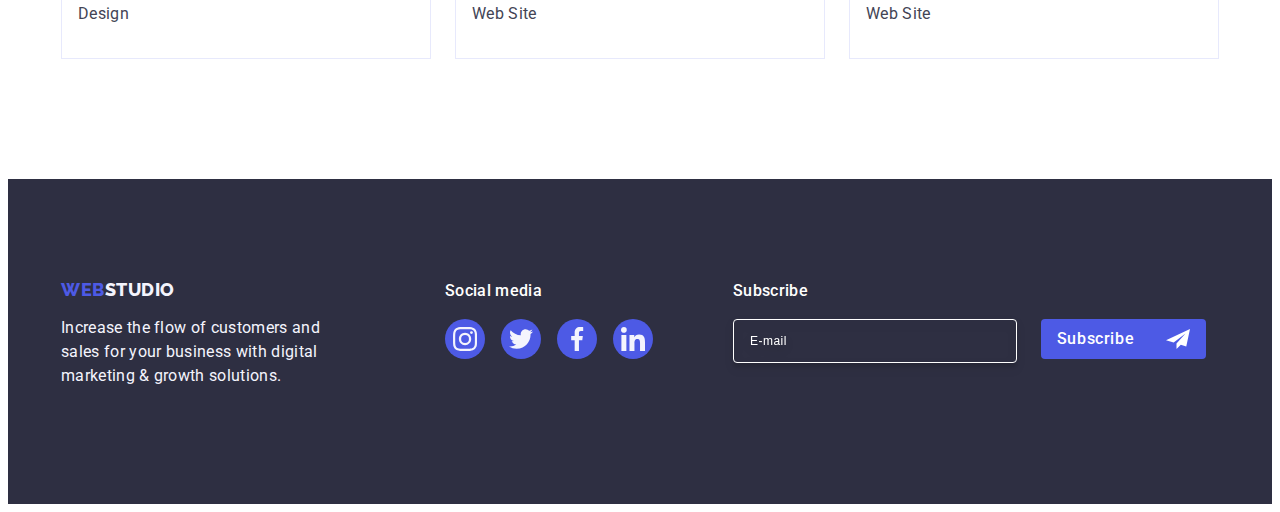
==== commit 45c6b5df: "fix bugs" ====
--- a/portfolio.html
+++ b/portfolio.html
@@ -363,9 +363,9 @@
           <p class="footer-subtitle-text item-text">Subscribe</p>
           <form class="footer-form">
             <label class="footer-form-label">
-              <input type="email" class="footer-input" placeholder="E-mail" />
+              <input type="email" class="footer-input" name="email" placeholder="E-mail" />
             </label>
-            <button class="footer-subscribe-btn btn btn-primary">
+            <button class="footer-subscribe-btn btn btn-primary" type="submit">
               Subscribe<svg class="footer-form-svg" width="24" height="24">
                 <use href="./images/icons.svg#icon-frame"></use>
               </svg>
--- a/css/styles.css
+++ b/css/styles.css
@@ -487,20 +487,19 @@
   height: 40px;
   background-color: transparent;
   color: var(--white);
+  font-size: 12px;
+  line-height: 2; /* 200% */
+  letter-spacing: 0.04em;
   outline: none;
   border-radius: 4px;
   border: 1px solid var(--white);
   box-shadow: 0px 4px 4px 0px rgba(0, 0, 0, 0.15);
   padding-left: 16px;
+  filter: drop-shadow(0px 4px 4px rgba(0, 0, 0, 0.15));
 }
 
 .footer-input::placeholder {
-  color: var(--white, #FFF);
-  font-size: 12px;
-  font-style: normal;
-  font-weight: 400;
-  line-height: 2; /* 200% */
-  letter-spacing: 0.04em;
+  color: var(--white);
 }
 .footer-subscribe-btn {
   min-width: 165px;
@@ -609,7 +608,7 @@
 
   width: 408px;
   min-height: 584px;
-  padding: 24px;
+  padding: 72px 24px 24px 24px;
   flex-shrink: 0;
 
   border-radius: 4px;
@@ -621,8 +620,9 @@
 .modal-close-btn {
   width: 24px;
   height: 24px;
-  margin-right: 0;
-  margin-left: auto;
+  position:absolute;
+  top: 24px;
+  right: 24px;
   flex-shrink: 0;
   border-radius: 50%;
   display: flex;
@@ -656,13 +656,15 @@
 }
 
 .modal-title {
-  margin-top: 24px;
   margin-bottom: 16px;
   text-align: center;
   font-weight: 500;
+  color: var(--navyblue);
 }
 
 .input-label {
+  display: block;
+  margin-bottom: 4px;
   color: var(--lightslate, #8E8F99);
   /* Small Text */
   font-size: 12px;
@@ -694,6 +696,7 @@
 
 .input-container {
   margin-top: 8px;
+  margin-bottom: 8px;
   position: relative;
 }
 
@@ -704,7 +707,7 @@
   left: 38px;
   width: 1.25px;
   height: 18px;
-  background: #2E2F42;
+  background: var(--navyblue);
 }
 
 .modal-input.modal-textarea {
